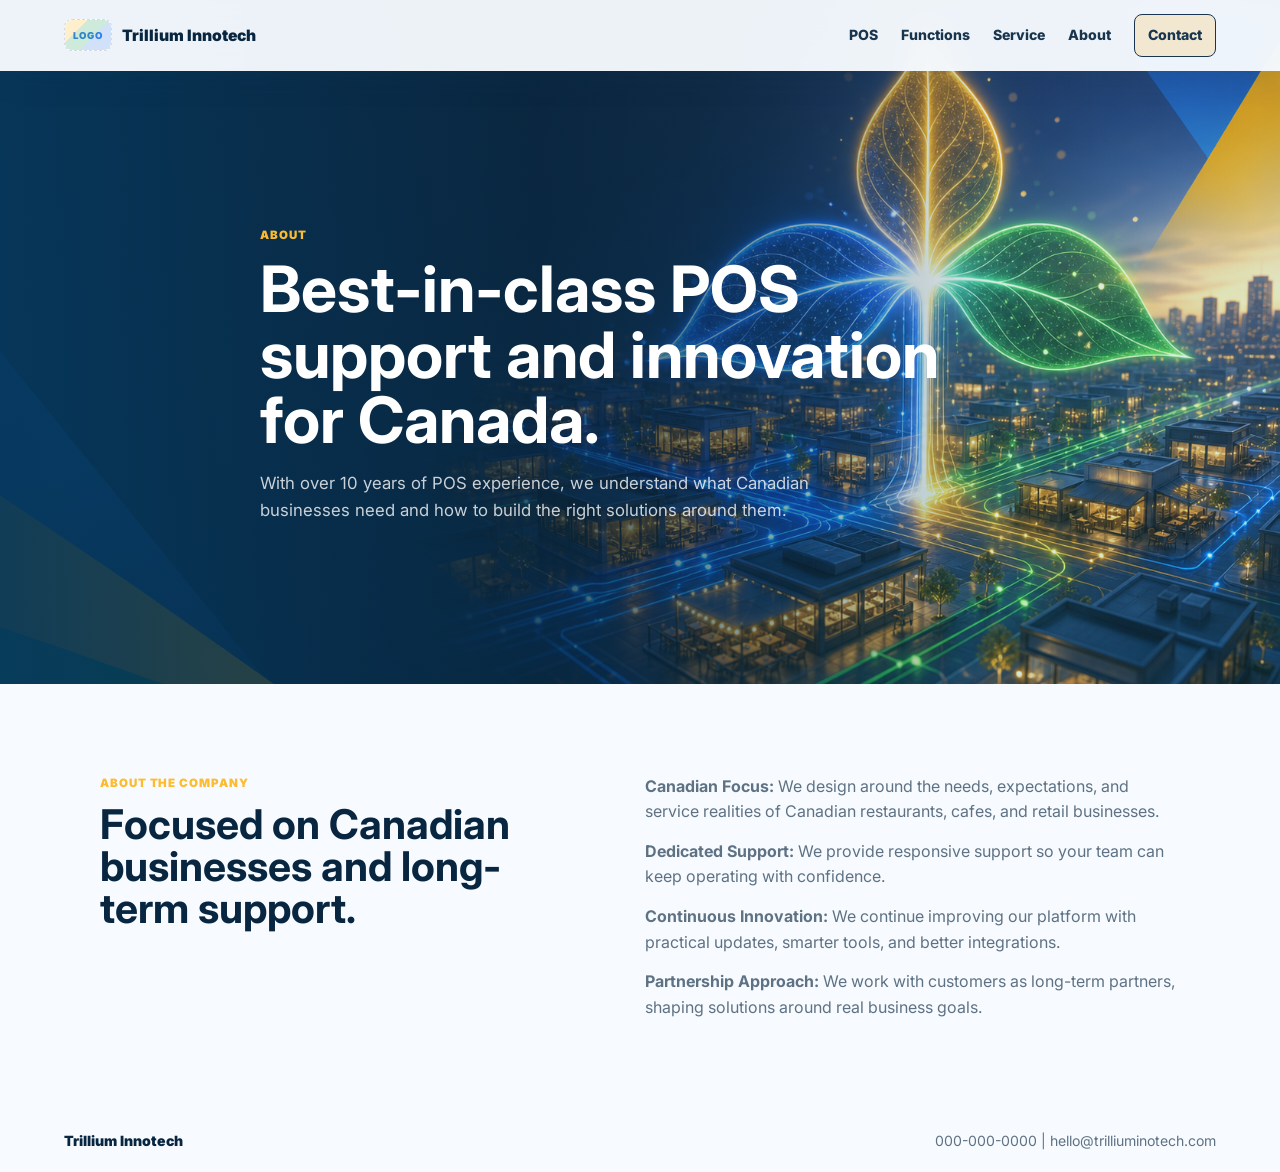
==== about.html @ b7286347 "Initial clean website" ====
<!doctype html>
<html lang="en">
  <head>
    <meta charset="utf-8">
    <meta name="viewport" content="width=device-width, initial-scale=1">
    <meta name="description" content="Learn about Trillium Innotech, a Canadian POS company focused on support, innovation, and practical technology.">
    <title>About | Trillium Innotech</title>
    <link rel="preconnect" href="https://fonts.googleapis.com">
    <link rel="preconnect" href="https://fonts.gstatic.com" crossorigin>
    <link href="https://fonts.googleapis.com/css2?family=Inter:wght@400;500;600;700;800;900&display=swap" rel="stylesheet">
    <link rel="stylesheet" href="styles.css">
  </head>
  <body>
    <header class="site-header light" data-header>
      <a class="brand" href="index.html" aria-label="Trillium Innotech home"><span class="logo-slot header-logo-slot">Logo</span><span>Trillium Innotech</span></a>
      <nav class="nav" aria-label="Primary navigation">
        <a href="pos.html">POS</a><a href="functions.html">Functions</a><a href="service.html">Service</a><a href="about.html">About</a><a class="nav-cta" href="contact.html">Contact</a>
      </nav>
    </header>
    <main>
      <section class="page-hero">
        <img class="page-hero-image" src="assets/about-hero.png" alt="Abstract Trillium technology network connecting local businesses">
        <div class="page-hero-overlay" aria-hidden="true"></div>
        <div class="section-inner narrow">
          <p class="eyebrow">About</p>
          <h1>Best-in-class POS support and innovation for Canada.</h1>
          <p>With over 10 years of POS experience, we understand what Canadian businesses need and how to build the right solutions around them.</p>
        </div>
      </section>
      <section class="section">
        <div class="section-inner split">
          <div>
            <p class="eyebrow">About the company</p>
            <h2>Focused on Canadian businesses and long-term support.</h2>
          </div>
          <div class="body-copy">
            <p><strong>Canadian Focus:</strong> We design around the needs, expectations, and service realities of Canadian restaurants, cafes, and retail businesses.</p>
            <p><strong>Dedicated Support:</strong> We provide responsive support so your team can keep operating with confidence.</p>
            <p><strong>Continuous Innovation:</strong> We continue improving our platform with practical updates, smarter tools, and better integrations.</p>
            <p><strong>Partnership Approach:</strong> We work with customers as long-term partners, shaping solutions around real business goals.</p>
          </div>
        </div>
      </section>
    </main>
    <footer class="footer"><span>Trillium Innotech</span><span>000-000-0000 | hello@trilliuminotech.com</span></footer>
    <script src="script.js"></script>
  </body>
</html>
---- styles.css ----
:root {
  --navy: #06375b;
  --blue-slate: #3f82e8;
  --deep-teal: #13724e;
  --ocean: #2f7fe8;
  --aqua: #2fa866;
  --gold: #fdbb2d;
  --amber: #ffd464;
  --charcoal: #082640;
  --ink: #16324a;
  --muted: #5e7284;
  --paper: #f7fbff;
  --line: #dbe8f3;
  --white: #ffffff;
  --shadow: 0 18px 55px rgba(6, 55, 91, 0.14);
}

* {
  box-sizing: border-box;
}

html {
  scroll-behavior: smooth;
}

body {
  margin: 0;
  font-family: Inter, Arial, sans-serif;
  color: var(--ink);
  background: var(--paper);
  line-height: 1.6;
}

a {
  color: inherit;
  text-decoration: none;
}

img {
  display: block;
  max-width: 100%;
}

h1,
h2,
h3,
p {
  overflow-wrap: anywhere;
}

h1,
h2,
h3 {
  margin: 0;
  color: var(--charcoal);
  line-height: 1.02;
  letter-spacing: 0;
}

h1 {
  font-size: clamp(2.45rem, 5vw, 4.75rem);
}

h2 {
  font-size: clamp(1.8rem, 3.2vw, 3rem);
}

h3 {
  font-size: 1.12rem;
}

p {
  margin: 0;
}

.site-header {
  position: fixed;
  top: 0;
  left: 0;
  right: 0;
  z-index: 20;
  display: flex;
  align-items: center;
  justify-content: space-between;
  gap: 20px;
  padding: 14px clamp(20px, 5vw, 64px);
  color: var(--white);
  transition: background 180ms ease, box-shadow 180ms ease, color 180ms ease;
}

.site-header.light,
.site-header.is-scrolled {
  background: rgba(247, 251, 255, 0.96);
  color: var(--charcoal);
  box-shadow: 0 10px 30px rgba(6, 55, 91, 0.09);
  backdrop-filter: blur(16px);
}

.brand {
  display: inline-flex;
  align-items: center;
  gap: 10px;
  font-size: 0.98rem;
  font-weight: 900;
}

.logo-slot {
  display: grid;
  place-items: center;
  border: 1px dashed rgba(255, 255, 255, 0.45);
  border-radius: 8px;
  color: currentColor;
  font-weight: 900;
  text-transform: uppercase;
  letter-spacing: 0.08em;
  position: relative;
  overflow: hidden;
}

.logo-slot::before {
  content: "";
  position: absolute;
  inset: 0;
  background: linear-gradient(135deg, var(--gold) 0 30%, var(--aqua) 30% 58%, var(--blue-slate) 58% 100%);
  opacity: 0.24;
}

.logo-slot {
  isolation: isolate;
}

.header-logo-slot {
  width: 48px;
  height: 32px;
  font-size: 0.6rem;
  background: rgba(255, 255, 255, 0.12);
}

.site-header.light .header-logo-slot,
.site-header.is-scrolled .header-logo-slot {
  color: var(--ocean);
  background: var(--white);
  border-color: rgba(6, 55, 91, 0.18);
}

.nav {
  display: flex;
  align-items: center;
  gap: clamp(12px, 1.8vw, 24px);
  font-size: 0.88rem;
  font-weight: 800;
}

.nav a {
  opacity: 0.92;
}

.nav-cta {
  padding: 9px 13px;
  border: 1px solid currentColor;
  border-radius: 8px;
  background: rgba(253, 187, 45, 0.22);
}

.hero {
  position: relative;
  min-height: 82vh;
  display: grid;
  align-items: center;
  overflow: hidden;
  color: var(--white);
}

.hero-image,
.hero-overlay {
  position: absolute;
  inset: 0;
  width: 100%;
  height: 100%;
}

.hero-image {
  object-fit: cover;
}

.hero-overlay {
  background:
    linear-gradient(90deg, rgba(6, 55, 91, 0.94) 0%, rgba(8, 38, 64, 0.78) 38%, rgba(63, 130, 232, 0.2) 76%),
    linear-gradient(0deg, rgba(47, 168, 102, 0.18), rgba(253, 187, 45, 0.08));
}

.hero-content {
  position: relative;
  z-index: 1;
  width: min(720px, calc(100% - 40px));
  margin-left: clamp(20px, 6vw, 78px);
  padding-top: 54px;
}

.hero h1 {
  color: var(--white);
  max-width: 12ch;
}

.contact h1 {
  color: var(--white);
  max-width: 980px;
}

.hero-copy {
  max-width: 600px;
  margin-top: 20px;
  color: rgba(255, 255, 255, 0.86);
  font-size: clamp(1rem, 1.45vw, 1.14rem);
}

.logo-reserve {
  display: inline-flex;
  align-items: center;
  gap: 10px;
  margin-bottom: 24px;
  padding: 8px 12px 8px 8px;
  border: 1px solid rgba(255, 255, 255, 0.22);
  border-radius: 8px;
  background: rgba(255, 255, 255, 0.1);
  color: rgba(255, 255, 255, 0.9);
  backdrop-filter: blur(8px);
}

.hero-logo-slot {
  width: 92px;
  height: 50px;
  font-size: 0.68rem;
}

.logo-reserve-text {
  color: rgba(255, 255, 255, 0.72);
  font-size: 0.7rem;
  font-weight: 800;
  letter-spacing: 0.08em;
  text-transform: uppercase;
}

.eyebrow {
  margin: 0 0 12px;
  color: var(--gold);
  font-size: 0.72rem;
  font-weight: 900;
  letter-spacing: 0.08em;
  text-transform: uppercase;
}

.trust-strip {
  display: flex;
  flex-wrap: wrap;
  gap: 8px;
  margin-top: 20px;
}

.trust-strip span {
  padding: 8px 10px;
  border: 1px solid rgba(255, 255, 255, 0.24);
  border-radius: 8px;
  background: rgba(255, 255, 255, 0.1);
  color: rgba(255, 255, 255, 0.88);
  font-size: 0.8rem;
  font-weight: 800;
}

.hero-actions {
  display: flex;
  flex-wrap: wrap;
  gap: 10px;
  margin-top: 28px;
}

.button {
  display: inline-flex;
  align-items: center;
  justify-content: center;
  min-height: 44px;
  padding: 11px 16px;
  border: 1px solid transparent;
  border-radius: 8px;
  font-weight: 900;
  line-height: 1.1;
  cursor: pointer;
}

.button.primary {
  background: var(--gold);
  color: var(--navy);
}

.button.secondary {
  border-color: rgba(255, 255, 255, 0.55);
  color: var(--white);
  background: rgba(255, 255, 255, 0.09);
}

.section {
  padding: clamp(56px, 7vw, 92px) 0;
}

.section-inner {
  width: min(1080px, calc(100% - 40px));
  margin: 0 auto;
}

.section-inner.narrow {
  width: min(760px, calc(100% - 40px));
}

.section-heading {
  max-width: 700px;
  margin-bottom: 28px;
}

.section-heading p {
  max-width: 600px;
  margin-top: 14px;
  color: var(--muted);
}

.pillar-grid,
.feature-layout {
  display: grid;
  grid-template-columns: repeat(3, minmax(0, 1fr));
  gap: 16px;
}

.feature-layout {
  grid-template-columns: repeat(2, minmax(0, 1fr));
}

.feature-card {
  min-height: 190px;
  padding: 22px;
  border: 1px solid var(--line);
  border-radius: 8px;
  background: var(--white);
  box-shadow: 0 10px 28px rgba(6, 55, 91, 0.06);
}

.feature-card.strong {
  border-top: 4px solid var(--aqua);
}

.feature-card.strong:nth-child(2) {
  border-top-color: var(--blue-slate);
}

.feature-card.strong:nth-child(3) {
  border-top-color: var(--gold);
}

.feature-card h3 {
  margin-top: 16px;
}

.feature-card p {
  margin-top: 10px;
  color: var(--muted);
}

.card-icon {
  display: grid;
  place-items: center;
  width: 40px;
  height: 40px;
  border-radius: 8px;
  background: rgba(47, 168, 102, 0.14);
  color: var(--deep-teal);
  font-weight: 900;
}

.feature-card:nth-child(2n) .card-icon {
  background: rgba(63, 130, 232, 0.14);
  color: var(--ocean);
}

.feature-card:nth-child(3n) .card-icon {
  background: rgba(253, 187, 45, 0.22);
  color: #76510b;
}

.band {
  background:
    linear-gradient(135deg, rgba(47, 168, 102, 0.1), rgba(63, 130, 232, 0.11), rgba(253, 187, 45, 0.13)),
    var(--white);
}

.split,
.contact-grid {
  display: grid;
  grid-template-columns: minmax(0, 0.95fr) minmax(0, 1.05fr);
  gap: clamp(28px, 5vw, 60px);
  align-items: start;
}

.check-list {
  display: grid;
  gap: 12px;
}

.check-list p {
  padding: 15px 18px;
  border-left: 4px solid var(--aqua);
  background: rgba(255, 255, 255, 0.86);
  box-shadow: 0 10px 26px rgba(6, 55, 91, 0.06);
  color: var(--ink);
  font-weight: 800;
}

.warranty-strip {
  display: grid;
  grid-template-columns: minmax(0, 0.9fr) minmax(0, 1.1fr);
  gap: clamp(24px, 4vw, 48px);
  align-items: center;
}

.warranty-list {
  display: grid;
  grid-template-columns: repeat(3, minmax(0, 1fr));
  gap: 12px;
}

.warranty-list p {
  display: grid;
  gap: 6px;
  padding: 18px;
  border: 1px solid var(--line);
  border-radius: 8px;
  background: rgba(255, 255, 255, 0.88);
  box-shadow: 0 10px 26px rgba(6, 55, 91, 0.06);
}

.warranty-list strong {
  color: var(--charcoal);
}

.warranty-list span {
  color: var(--muted);
  font-weight: 800;
}

.body-copy {
  display: grid;
  gap: 14px;
  color: var(--muted);
  font-size: 1rem;
}

.cta-panel {
  padding: clamp(28px, 4vw, 44px);
  border-radius: 8px;
  background:
    linear-gradient(135deg, rgba(6, 55, 91, 0.97), rgba(63, 130, 232, 0.78)),
    var(--navy);
  color: var(--white);
}

.cta-panel h2 {
  max-width: 850px;
  color: var(--white);
}

.cta-panel .button {
  margin-top: 22px;
}

.page-hero {
  position: relative;
  min-height: 76vh;
  display: grid;
  align-items: center;
  overflow: hidden;
  padding: 138px 0 72px;
  background: var(--navy);
  color: var(--white);
}

.page-hero-image,
.page-hero-overlay {
  position: absolute;
  inset: 0;
  width: 100%;
  height: 100%;
}

.page-hero-image {
  object-fit: cover;
}

.page-hero-overlay {
  background:
    linear-gradient(90deg, rgba(6, 55, 91, 0.95) 0%, rgba(8, 38, 64, 0.76) 42%, rgba(63, 130, 232, 0.1) 78%),
    linear-gradient(0deg, rgba(47, 168, 102, 0.12), rgba(253, 187, 45, 0.08));
}

.page-hero .section-inner {
  position: relative;
  z-index: 1;
}

.page-hero h1 {
  color: var(--white);
}

.page-hero p:not(.eyebrow) {
  max-width: 640px;
  margin-top: 18px;
  color: rgba(255, 255, 255, 0.78);
  font-size: 1.05rem;
}

.contact {
  padding: clamp(96px, 10vw, 140px) 0 clamp(60px, 7vw, 92px);
  background:
    linear-gradient(135deg, rgba(6, 55, 91, 0.97), rgba(63, 130, 232, 0.76), rgba(47, 168, 102, 0.5)),
    var(--navy);
  color: var(--white);
}

.page-contact {
  min-height: calc(100vh - 76px);
}

.contact-stack {
  display: grid;
  gap: clamp(28px, 4vw, 44px);
}

.contact-intro {
  max-width: 980px;
}

.contact-lower {
  display: grid;
  grid-template-columns: minmax(260px, 0.75fr) minmax(420px, 1.25fr);
  gap: clamp(24px, 4vw, 48px);
  align-items: start;
}

.contact-details {
  display: grid;
  gap: 18px;
}

.contact p {
  max-width: 600px;
  margin-top: 18px;
  color: rgba(255, 255, 255, 0.72);
  font-size: 1rem;
}

.contact-intro p {
  max-width: 720px;
}

.contact-methods {
  display: grid;
  gap: 10px;
}

.contact-methods a {
  display: grid;
  gap: 3px;
  padding: 14px 16px;
  border: 1px solid rgba(255, 255, 255, 0.16);
  border-radius: 8px;
  background: rgba(255, 255, 255, 0.08);
}

.contact-methods span {
  color: var(--amber);
  font-size: 0.76rem;
  font-weight: 900;
  letter-spacing: 0.08em;
  text-transform: uppercase;
}

.contact-methods strong {
  color: var(--white);
  font-size: 1rem;
  overflow-wrap: anywhere;
}

.contact-form {
  display: grid;
  gap: 12px;
  padding: 20px;
  border-radius: 8px;
  background: rgba(255, 255, 255, 0.09);
  border: 1px solid rgba(255, 255, 255, 0.16);
}

.contact-form label {
  display: grid;
  gap: 7px;
  color: rgba(255, 255, 255, 0.82);
  font-size: 0.9rem;
  font-weight: 800;
}

.contact-form input,
.contact-form textarea {
  width: 100%;
  border: 1px solid rgba(255, 255, 255, 0.18);
  border-radius: 8px;
  padding: 12px 13px;
  color: var(--white);
  background: rgba(255, 255, 255, 0.11);
  font: inherit;
}

.contact-form textarea {
  resize: vertical;
}

.contact-form input::placeholder,
.contact-form textarea::placeholder {
  color: rgba(255, 255, 255, 0.48);
}

.contact-form .button {
  width: 100%;
}

.contact-form .button:disabled {
  cursor: wait;
  opacity: 0.68;
}

.form-status {
  min-height: 1.35em;
  margin: 0;
  color: rgba(255, 255, 255, 0.72);
  font-size: 0.92rem;
}

.form-status[data-state="success"] {
  color: #99f6c8;
}

.form-status[data-state="error"] {
  color: #f8c38d;
}

.footer {
  display: flex;
  flex-wrap: wrap;
  justify-content: space-between;
  gap: 12px;
  padding: 20px clamp(20px, 5vw, 64px);
  color: var(--muted);
  background: var(--paper);
  font-size: 0.88rem;
}

.footer span:first-child {
  color: var(--charcoal);
  font-weight: 900;
}

@media (max-width: 900px) {
  .site-header {
    align-items: flex-start;
    padding: 14px 20px;
  }

  .nav {
    display: none;
  }

  .hero {
    min-height: 78vh;
  }

  .hero-overlay {
    background: linear-gradient(90deg, rgba(6, 55, 91, 0.96), rgba(63, 130, 232, 0.68));
  }

  .page-hero {
    min-height: 70vh;
  }

  .page-hero-overlay {
    background: linear-gradient(90deg, rgba(6, 55, 91, 0.96), rgba(63, 130, 232, 0.68));
  }

  .hero-content {
    margin-left: 20px;
    padding-top: 48px;
  }

  .pillar-grid,
  .feature-layout,
  .split,
  .contact-grid,
  .contact-lower,
  .warranty-strip {
    grid-template-columns: 1fr;
  }

  .warranty-list {
    grid-template-columns: 1fr;
  }

  .feature-card {
    min-height: auto;
  }
}

@media (max-width: 540px) {
  h1 {
    font-size: 2.25rem;
  }

  .logo-reserve {
    align-items: flex-start;
    flex-direction: column;
  }

  .hero-actions,
  .button {
    width: 100%;
  }

  .hero-content {
    width: calc(100% - 32px);
    margin-left: 16px;
  }
}
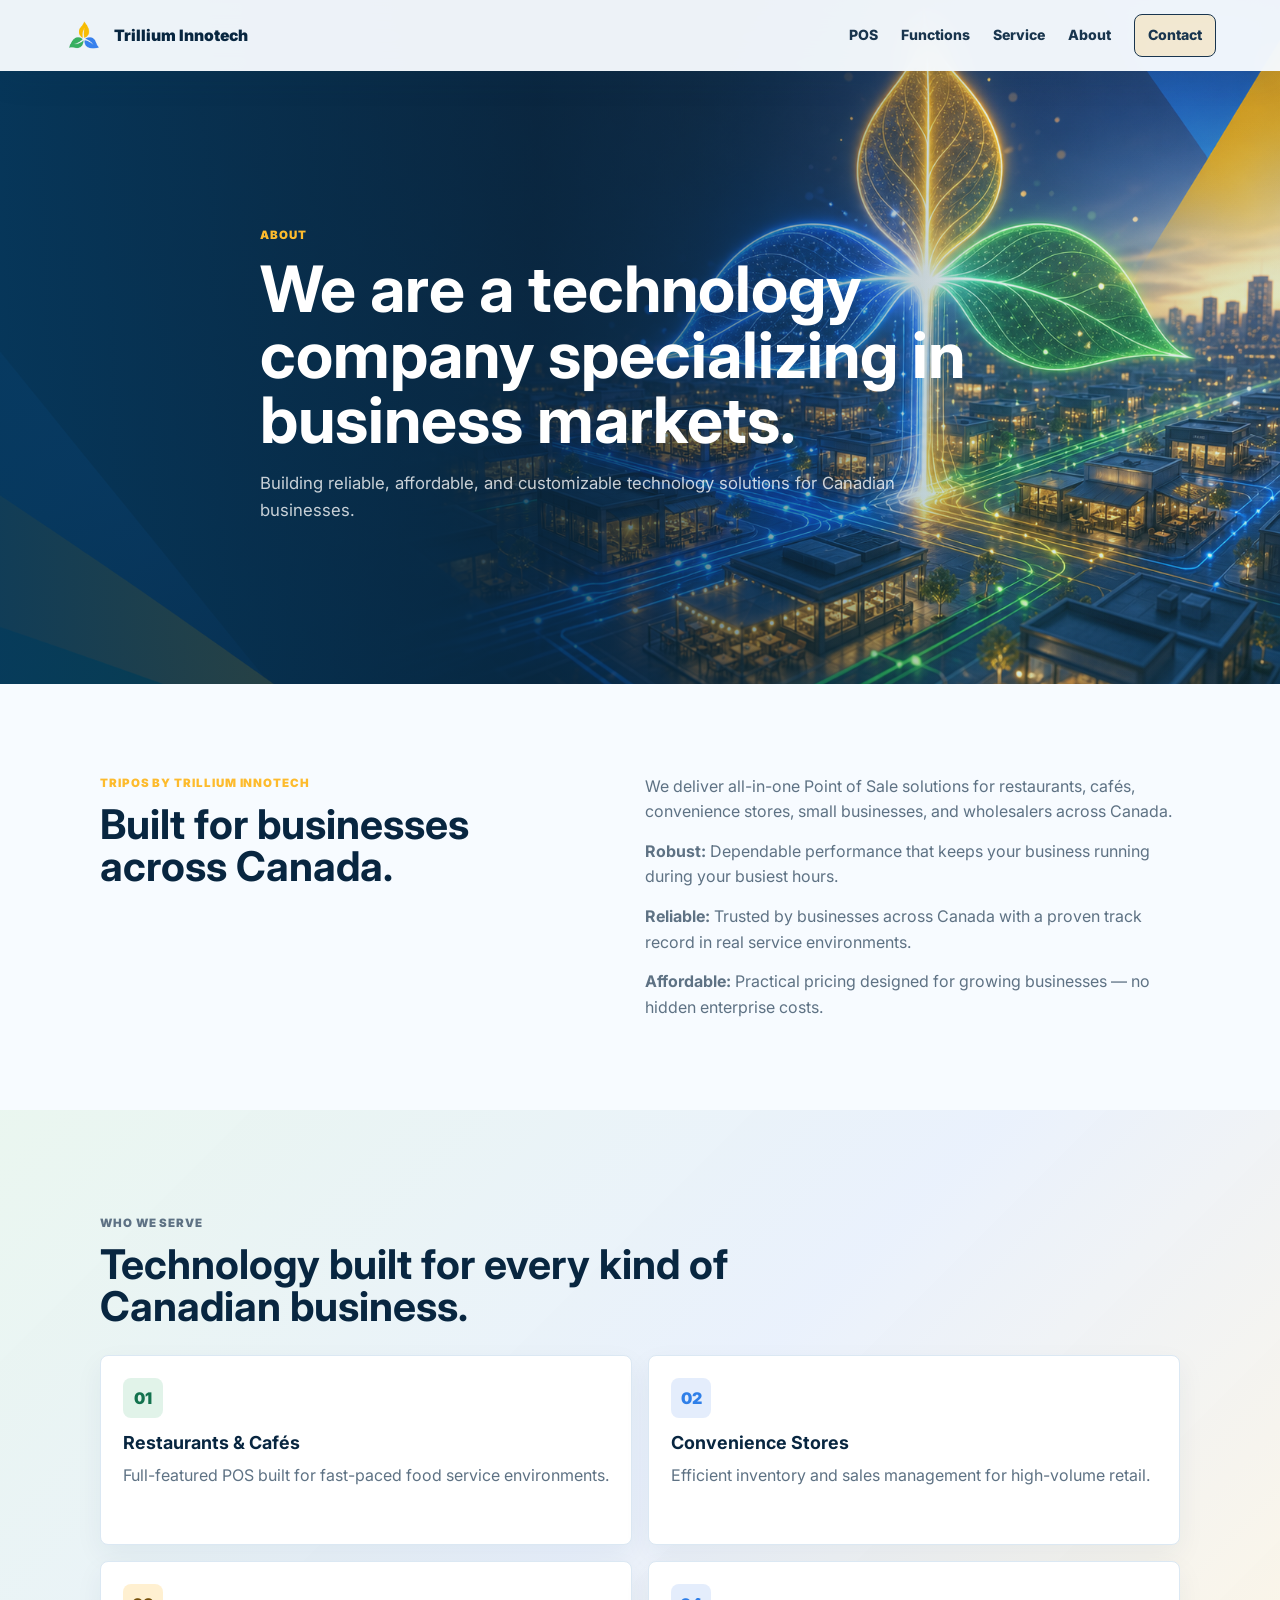
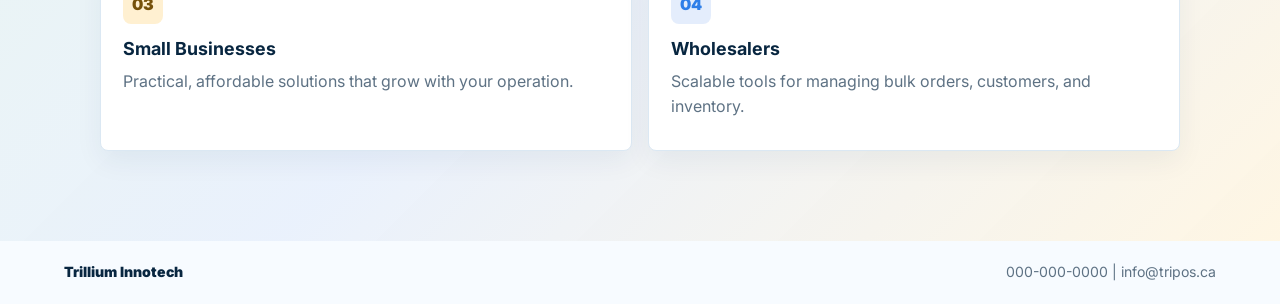
==== commit 77b411ad: "feat: refactor follow by brochure. Add logo assets" ====
--- a/about.html
+++ b/about.html
@@ -12,7 +12,7 @@
   </head>
   <body>
     <header class="site-header light" data-header>
-      <a class="brand" href="index.html" aria-label="Trillium Innotech home"><span class="logo-slot header-logo-slot">Logo</span><span>Trillium Innotech</span></a>
+      <a class="brand" href="index.html" aria-label="Trillium Innotech home"><img src="assets/logo_remove_bg.png" alt="Trillium Innotech" class="header-logo"><span>Trillium Innotech</span></a>
       <nav class="nav" aria-label="Primary navigation">
         <a href="pos.html">POS</a><a href="functions.html">Functions</a><a href="service.html">Service</a><a href="about.html">About</a><a class="nav-cta" href="contact.html">Contact</a>
       </nav>
@@ -23,26 +23,40 @@
         <div class="page-hero-overlay" aria-hidden="true"></div>
         <div class="section-inner narrow">
           <p class="eyebrow">About</p>
-          <h1>Best-in-class POS support and innovation for Canada.</h1>
-          <p>With over 10 years of POS experience, we understand what Canadian businesses need and how to build the right solutions around them.</p>
+          <h1>We are a technology company specializing in business markets.</h1>
+          <p>Building reliable, affordable, and customizable technology solutions for Canadian businesses.</p>
         </div>
       </section>
       <section class="section">
         <div class="section-inner split">
           <div>
-            <p class="eyebrow">About the company</p>
-            <h2>Focused on Canadian businesses and long-term support.</h2>
+            <p class="eyebrow">TriPOS by Trillium Innotech</p>
+            <h2>Built for businesses across Canada.</h2>
           </div>
           <div class="body-copy">
-            <p><strong>Canadian Focus:</strong> We design around the needs, expectations, and service realities of Canadian restaurants, cafes, and retail businesses.</p>
-            <p><strong>Dedicated Support:</strong> We provide responsive support so your team can keep operating with confidence.</p>
-            <p><strong>Continuous Innovation:</strong> We continue improving our platform with practical updates, smarter tools, and better integrations.</p>
-            <p><strong>Partnership Approach:</strong> We work with customers as long-term partners, shaping solutions around real business goals.</p>
+            <p>We deliver all-in-one Point of Sale solutions for restaurants, cafés, convenience stores, small businesses, and wholesalers across Canada.</p>
+            <p><strong>Robust:</strong> Dependable performance that keeps your business running during your busiest hours.</p>
+            <p><strong>Reliable:</strong> Trusted by businesses across Canada with a proven track record in real service environments.</p>
+            <p><strong>Affordable:</strong> Practical pricing designed for growing businesses — no hidden enterprise costs.</p>
+          </div>
+        </div>
+      </section>
+      <section class="section band">
+        <div class="section-inner">
+          <div class="section-heading">
+            <p class="eyebrow">Who we serve</p>
+            <h2>Technology built for every kind of Canadian business.</h2>
+          </div>
+          <div class="feature-layout">
+            <article class="feature-card"><span class="card-icon">01</span><h3>Restaurants &amp; Cafés</h3><p>Full-featured POS built for fast-paced food service environments.</p></article>
+            <article class="feature-card"><span class="card-icon">02</span><h3>Convenience Stores</h3><p>Efficient inventory and sales management for high-volume retail.</p></article>
+            <article class="feature-card"><span class="card-icon">03</span><h3>Small Businesses</h3><p>Practical, affordable solutions that grow with your operation.</p></article>
+            <article class="feature-card"><span class="card-icon">04</span><h3>Wholesalers</h3><p>Scalable tools for managing bulk orders, customers, and inventory.</p></article>
           </div>
         </div>
       </section>
     </main>
-    <footer class="footer"><span>Trillium Innotech</span><span>000-000-0000 | hello@trilliuminotech.com</span></footer>
+    <footer class="footer"><span>Trillium Innotech</span><span>000-000-0000 | info@tripos.ca</span></footer>
     <script src="script.js"></script>
   </body>
 </html>
--- a/styles.css
+++ b/styles.css
@@ -104,43 +104,10 @@
   font-weight: 900;
 }
 
-.logo-slot {
-  display: grid;
-  place-items: center;
-  border: 1px dashed rgba(255, 255, 255, 0.45);
-  border-radius: 8px;
-  color: currentColor;
-  font-weight: 900;
-  text-transform: uppercase;
-  letter-spacing: 0.08em;
-  position: relative;
-  overflow: hidden;
-}
-
-.logo-slot::before {
-  content: "";
-  position: absolute;
-  inset: 0;
-  background: linear-gradient(135deg, var(--gold) 0 30%, var(--aqua) 30% 58%, var(--blue-slate) 58% 100%);
-  opacity: 0.24;
-}
-
-.logo-slot {
-  isolation: isolate;
-}
-
-.header-logo-slot {
-  width: 48px;
+.header-logo {
   height: 32px;
-  font-size: 0.6rem;
-  background: rgba(255, 255, 255, 0.12);
-}
-
-.site-header.light .header-logo-slot,
-.site-header.is-scrolled .header-logo-slot {
-  color: var(--ocean);
-  background: var(--white);
-  border-color: rgba(6, 55, 91, 0.18);
+  width: auto;
+  display: block;
 }
 
 .nav {
@@ -164,7 +131,7 @@
 
 .hero {
   position: relative;
-  min-height: 82vh;
+  height: 100vh;
   display: grid;
   align-items: center;
   overflow: hidden;
@@ -195,6 +162,7 @@
   width: min(720px, calc(100% - 40px));
   margin-left: clamp(20px, 6vw, 78px);
   padding-top: 54px;
+  padding-bottom: 72px;
 }
 
 .hero h1 {
@@ -227,10 +195,10 @@
   backdrop-filter: blur(8px);
 }
 
-.hero-logo-slot {
-  width: 92px;
-  height: 50px;
-  font-size: 0.68rem;
+.hero-logo {
+  height: 48px;
+  width: auto;
+  display: block;
 }
 
 .logo-reserve-text {
@@ -253,18 +221,23 @@
 .trust-strip {
   display: flex;
   flex-wrap: wrap;
-  gap: 8px;
-  margin-top: 20px;
+  align-items: center;
+  gap: 0;
+  margin-top: 24px;
 }
 
 .trust-strip span {
-  padding: 8px 10px;
-  border: 1px solid rgba(255, 255, 255, 0.24);
-  border-radius: 8px;
-  background: rgba(255, 255, 255, 0.1);
-  color: rgba(255, 255, 255, 0.88);
-  font-size: 0.8rem;
-  font-weight: 800;
+  padding: 4px 16px;
+  border-left: 1px solid rgba(255, 255, 255, 0.28);
+  color: rgba(255, 255, 255, 0.72);
+  font-size: 0.78rem;
+  font-weight: 600;
+  letter-spacing: 0.02em;
+}
+
+.trust-strip span:first-child {
+  border-left: none;
+  padding-left: 0;
 }
 
 .hero-actions {
@@ -331,6 +304,10 @@
 
 .feature-layout {
   grid-template-columns: repeat(2, minmax(0, 1fr));
+}
+
+.feature-layout.stack {
+  grid-template-columns: 1fr;
 }
 
 .feature-card {
@@ -674,7 +651,7 @@
   }
 
   .hero {
-    min-height: 78vh;
+    height: 100svh;
   }
 
   .hero-overlay {
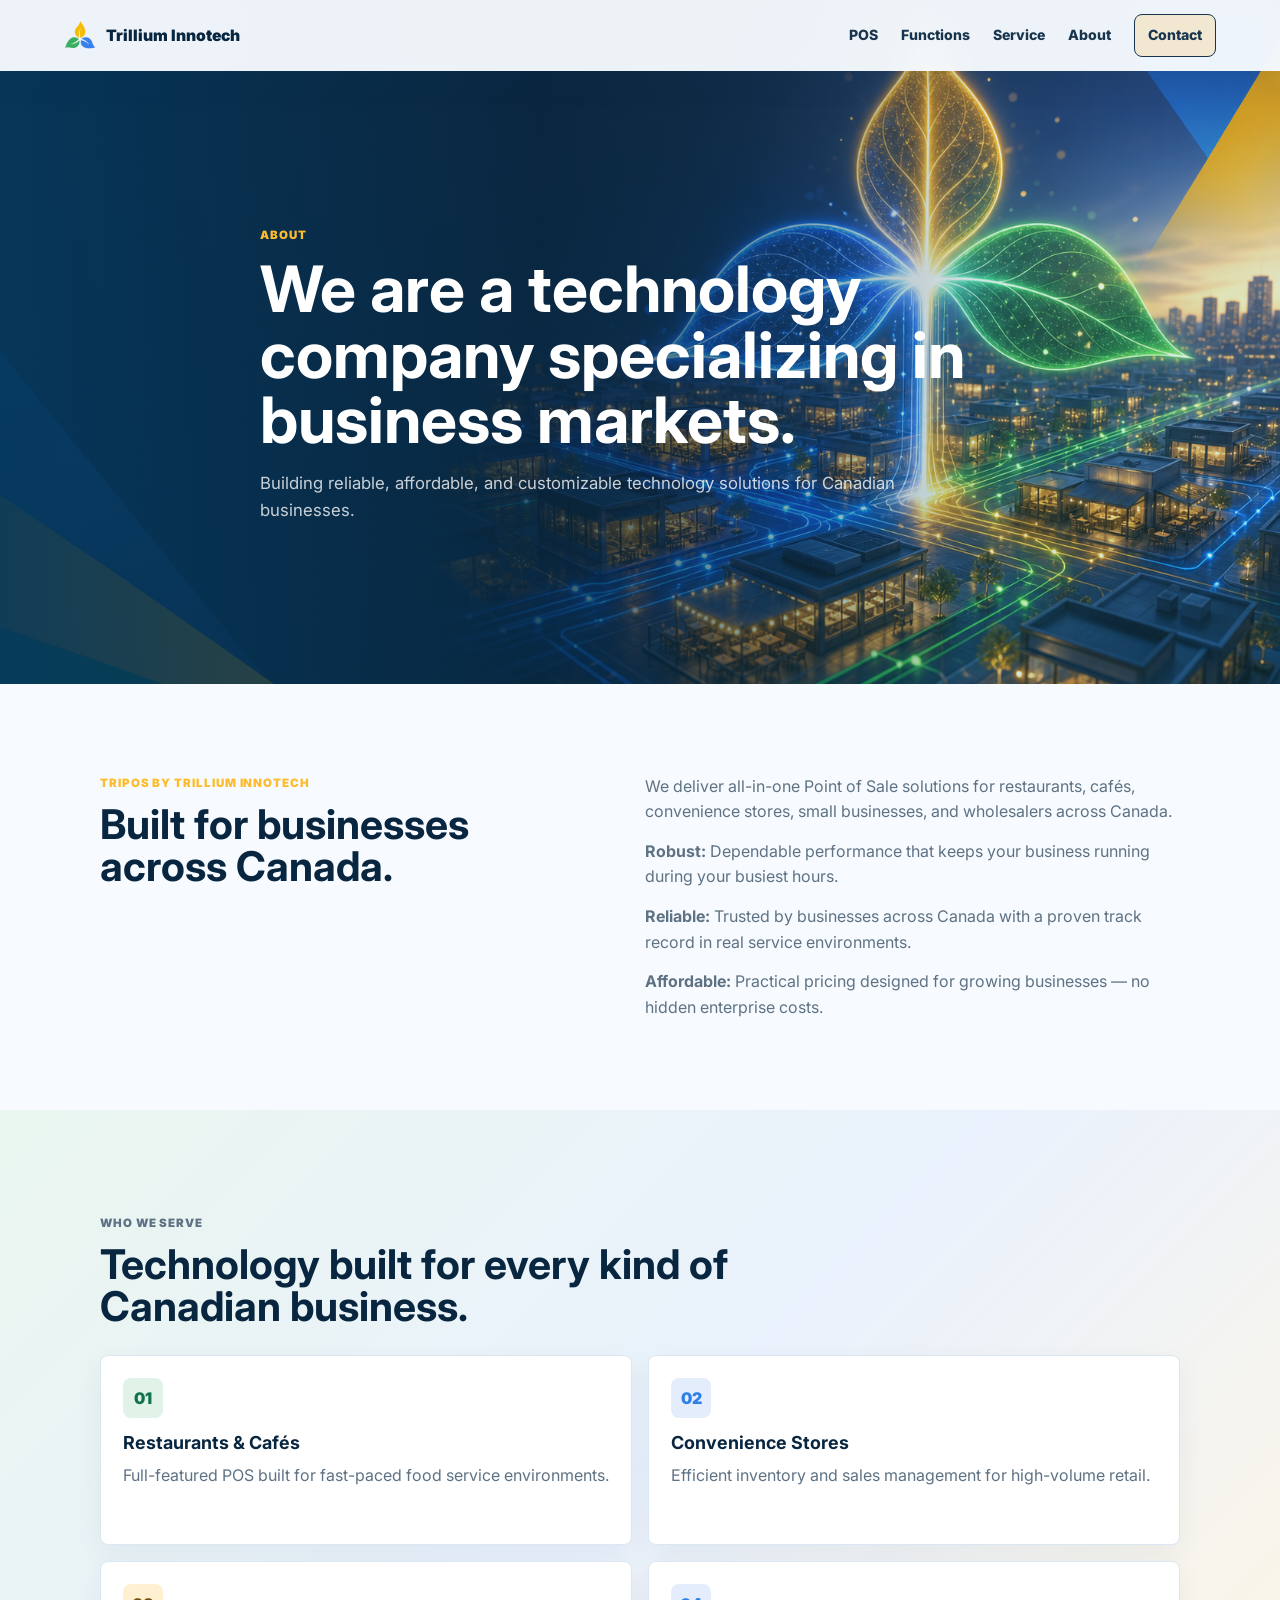
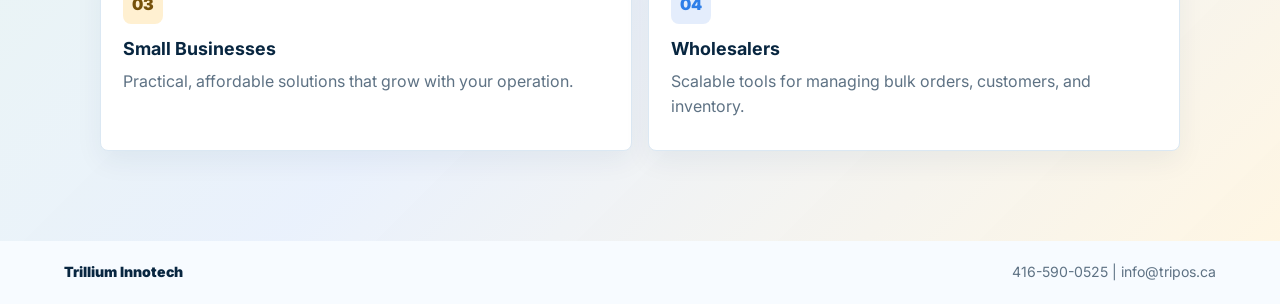
==== commit c193679a: "feat: update the logo" ====
--- a/about.html
+++ b/about.html
@@ -8,6 +8,7 @@
     <link rel="preconnect" href="https://fonts.googleapis.com">
     <link rel="preconnect" href="https://fonts.gstatic.com" crossorigin>
     <link href="https://fonts.googleapis.com/css2?family=Inter:wght@400;500;600;700;800;900&display=swap" rel="stylesheet">
+    <link rel="icon" type="image/png" href="assets/logo_remove_bg.png">
     <link rel="stylesheet" href="styles.css">
   </head>
   <body>
@@ -56,7 +57,7 @@
         </div>
       </section>
     </main>
-    <footer class="footer"><span>Trillium Innotech</span><span>000-000-0000 | info@tripos.ca</span></footer>
+    <footer class="footer"><span>Trillium Innotech</span><span>416-590-0525 | info@tripos.ca</span></footer>
     <script src="script.js"></script>
   </body>
 </html>
--- a/styles.css
+++ b/styles.css
@@ -107,6 +107,7 @@
 .header-logo {
   height: 32px;
   width: auto;
+  max-width: none;
   display: block;
 }
 
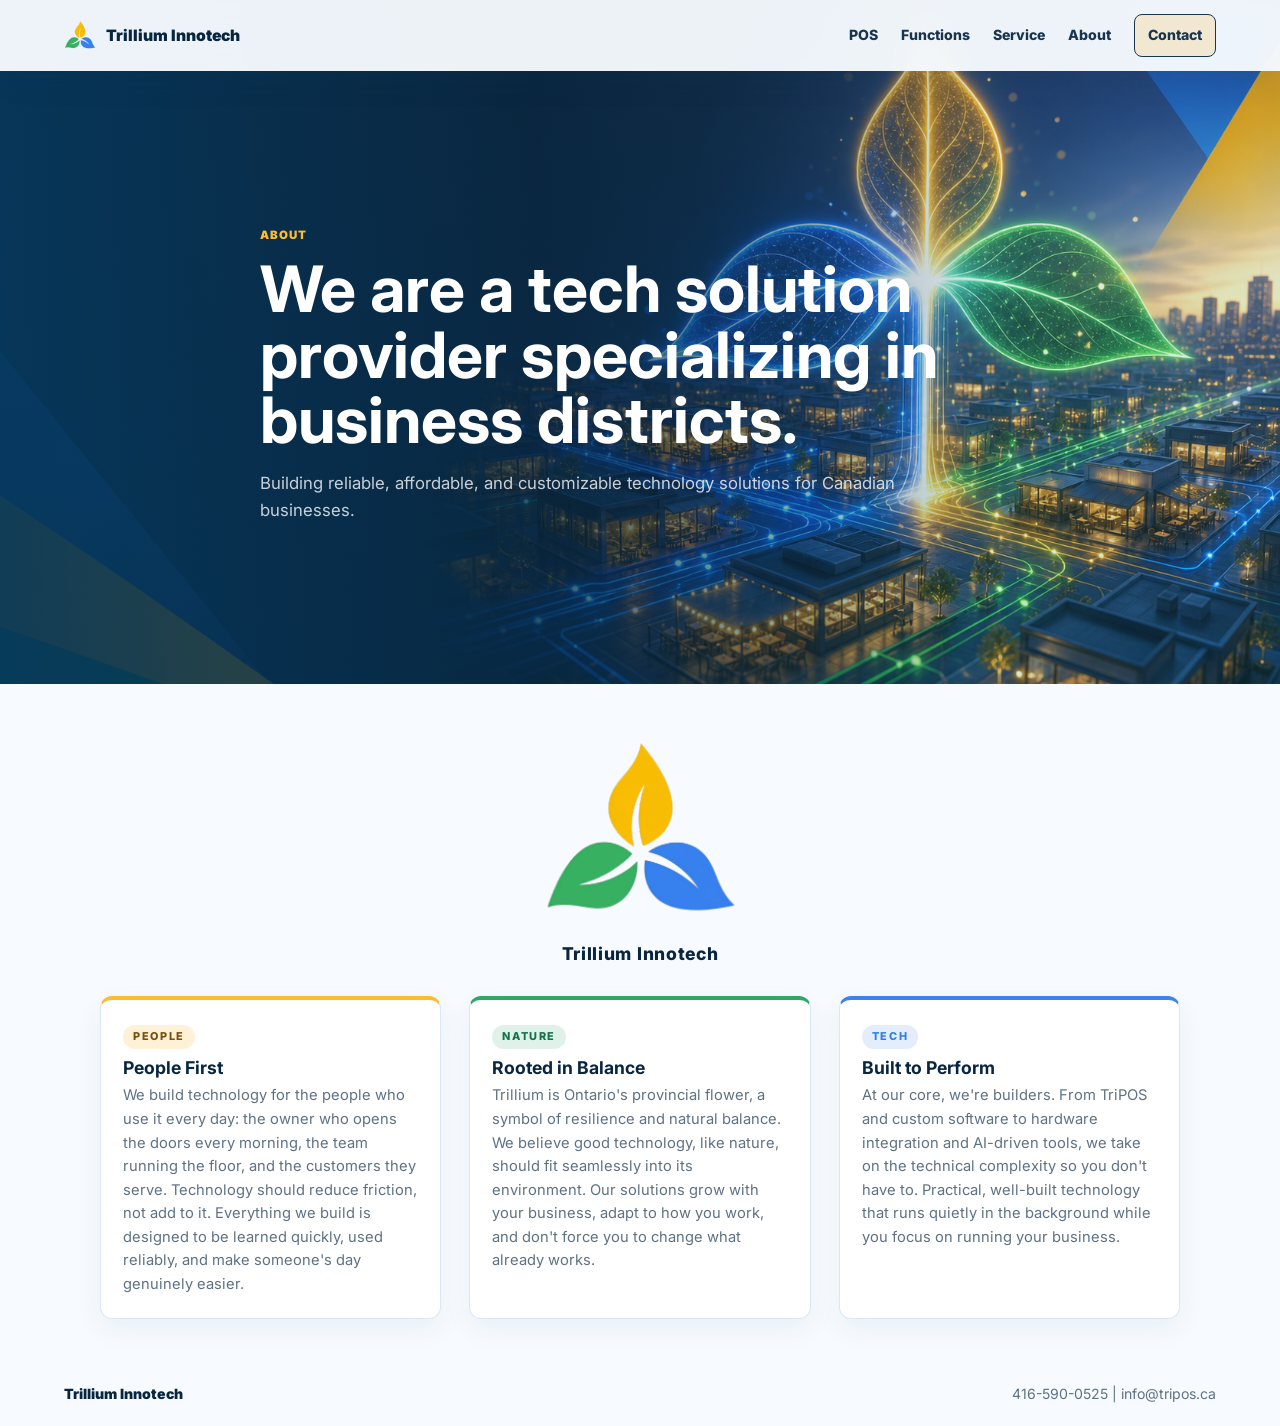
==== commit 3051be15: "feat: add hover descriptions to services, restyle about section, remove em dashes - Services check-l" ====
--- a/about.html
+++ b/about.html
@@ -24,35 +24,32 @@
         <div class="page-hero-overlay" aria-hidden="true"></div>
         <div class="section-inner narrow">
           <p class="eyebrow">About</p>
-          <h1>We are a technology company specializing in business markets.</h1>
+          <h1>We are a tech solution provider specializing in business districts.</h1>
           <p>Building reliable, affordable, and customizable technology solutions for Canadian businesses.</p>
         </div>
       </section>
-      <section class="section">
-        <div class="section-inner split">
-          <div>
-            <p class="eyebrow">TriPOS by Trillium Innotech</p>
-            <h2>Built for businesses across Canada.</h2>
+      <section class="section about-trinity-section">
+        <div class="section-inner trinity-layout">
+          <div class="trinity-logo-cell">
+            <img src="assets/logo_remove_bg.png" alt="Trillium Innotech" class="trinity-logo">
+            <p class="trinity-tagline">Trillium Innotech</p>
           </div>
-          <div class="body-copy">
-            <p>We deliver all-in-one Point of Sale solutions for restaurants, cafés, convenience stores, small businesses, and wholesalers across Canada.</p>
-            <p><strong>Robust:</strong> Dependable performance that keeps your business running during your busiest hours.</p>
-            <p><strong>Reliable:</strong> Trusted by businesses across Canada with a proven track record in real service environments.</p>
-            <p><strong>Affordable:</strong> Practical pricing designed for growing businesses — no hidden enterprise costs.</p>
-          </div>
-        </div>
-      </section>
-      <section class="section band">
-        <div class="section-inner">
-          <div class="section-heading">
-            <p class="eyebrow">Who we serve</p>
-            <h2>Technology built for every kind of Canadian business.</h2>
-          </div>
-          <div class="feature-layout">
-            <article class="feature-card"><span class="card-icon">01</span><h3>Restaurants &amp; Cafés</h3><p>Full-featured POS built for fast-paced food service environments.</p></article>
-            <article class="feature-card"><span class="card-icon">02</span><h3>Convenience Stores</h3><p>Efficient inventory and sales management for high-volume retail.</p></article>
-            <article class="feature-card"><span class="card-icon">03</span><h3>Small Businesses</h3><p>Practical, affordable solutions that grow with your operation.</p></article>
-            <article class="feature-card"><span class="card-icon">04</span><h3>Wholesalers</h3><p>Scalable tools for managing bulk orders, customers, and inventory.</p></article>
+          <div class="trinity-cards">
+            <article class="trinity-value trinity-people">
+              <span class="trinity-label">People</span>
+              <h3>People First</h3>
+              <p>We build technology for the people who use it every day: the owner who opens the doors every morning, the team running the floor, and the customers they serve. Technology should reduce friction, not add to it. Everything we build is designed to be learned quickly, used reliably, and make someone's day genuinely easier.</p>
+            </article>
+            <article class="trinity-value trinity-nature">
+              <span class="trinity-label">Nature</span>
+              <h3>Rooted in Balance</h3>
+              <p>Trillium is Ontario's provincial flower, a symbol of resilience and natural balance. We believe good technology, like nature, should fit seamlessly into its environment. Our solutions grow with your business, adapt to how you work, and don't force you to change what already works.</p>
+            </article>
+            <article class="trinity-value trinity-tech">
+              <span class="trinity-label">Tech</span>
+              <h3>Built to Perform</h3>
+              <p>At our core, we're builders. From TriPOS and custom software to hardware integration and AI-driven tools, we take on the technical complexity so you don't have to. Practical, well-built technology that runs quietly in the background while you focus on running your business.</p>
+            </article>
           </div>
         </div>
       </section>
--- a/styles.css
+++ b/styles.css
@@ -183,32 +183,6 @@
   font-size: clamp(1rem, 1.45vw, 1.14rem);
 }
 
-.logo-reserve {
-  display: inline-flex;
-  align-items: center;
-  gap: 10px;
-  margin-bottom: 24px;
-  padding: 8px 12px 8px 8px;
-  border: 1px solid rgba(255, 255, 255, 0.22);
-  border-radius: 8px;
-  background: rgba(255, 255, 255, 0.1);
-  color: rgba(255, 255, 255, 0.9);
-  backdrop-filter: blur(8px);
-}
-
-.hero-logo {
-  height: 48px;
-  width: auto;
-  display: block;
-}
-
-.logo-reserve-text {
-  color: rgba(255, 255, 255, 0.72);
-  font-size: 0.7rem;
-  font-weight: 800;
-  letter-spacing: 0.08em;
-  text-transform: uppercase;
-}
 
 .eyebrow {
   margin: 0 0 12px;
@@ -296,7 +270,6 @@
   color: var(--muted);
 }
 
-.pillar-grid,
 .feature-layout {
   display: grid;
   grid-template-columns: repeat(3, minmax(0, 1fr));
@@ -381,15 +354,36 @@
   gap: 12px;
 }
 
-.check-list p {
-  padding: 15px 18px;
+.check-item {
   border-left: 4px solid var(--aqua);
   background: rgba(255, 255, 255, 0.86);
   box-shadow: 0 10px 26px rgba(6, 55, 91, 0.06);
+  overflow: hidden;
+  cursor: default;
+}
+
+.check-list p {
+  padding: 15px 18px;
   color: var(--ink);
   font-weight: 800;
 }
 
+.check-desc {
+  display: block;
+  max-height: 0;
+  overflow: hidden;
+  padding: 0 18px;
+  color: var(--muted);
+  font-size: 0.86rem;
+  line-height: 1.5;
+  transition: max-height 300ms ease, padding 300ms ease;
+}
+
+.check-item:hover .check-desc {
+  max-height: 60px;
+  padding: 0 18px 14px;
+}
+
 .warranty-strip {
   display: grid;
   grid-template-columns: minmax(0, 0.9fr) minmax(0, 1.1fr);
@@ -403,23 +397,102 @@
   gap: 12px;
 }
 
-.warranty-list p {
+.warranty-section {
+  background: var(--navy);
+  padding: clamp(32px, 4vw, 48px) 0;
+}
+
+.warranty-section h2 {
+  color: var(--white);
+}
+
+.warranty-strip .eyebrow {
+  color: var(--gold);
+  font-size: 1rem;
+  font-weight: 800;
+  letter-spacing: 0.12em;
+}
+
+.warranty-intro {
+  display: flex;
+  flex-direction: column;
+  align-items: flex-start;
+}
+
+.warranty-stamp {
+  position: relative;
+  width: 200px;
+  aspect-ratio: 5 / 3;
+  margin-bottom: 24px;
+  border: 3px solid var(--gold);
+  border-radius: 10px;
+  display: flex;
+  flex-direction: column;
+  align-items: center;
+  justify-content: center;
+  gap: 4px;
+  color: var(--gold);
+  transform: rotate(-4deg);
+}
+
+.warranty-stamp::before {
+  content: '';
+  position: absolute;
+  inset: 8px;
+  border: 1px dashed var(--gold);
+  border-radius: 5px;
+  opacity: 0.5;
+}
+
+.stamp-label {
+  font-size: 0.8rem;
+  font-weight: 700;
+  letter-spacing: 0.25em;
+  text-transform: uppercase;
+  opacity: 0.75;
+}
+
+.stamp-check {
+  font-size: 2.8rem;
+  font-weight: 900;
+  line-height: 1;
+}
+
+.stamp-word {
+  font-size: 1.25rem;
+  font-weight: 900;
+  letter-spacing: 0.15em;
+  text-transform: uppercase;
+}
+
+.warranty-card {
   display: grid;
   gap: 6px;
   padding: 18px;
-  border: 1px solid var(--line);
+  border: 1px solid rgba(255, 255, 255, 0.12);
   border-radius: 8px;
-  background: rgba(255, 255, 255, 0.88);
-  box-shadow: 0 10px 26px rgba(6, 55, 91, 0.06);
-}
-
-.warranty-list strong {
-  color: var(--charcoal);
-}
-
-.warranty-list span {
-  color: var(--muted);
+  background: rgba(255, 255, 255, 0.06);
+}
+
+.warranty-card strong {
+  color: rgba(255, 255, 255, 0.75);
+  font-size: 0.8rem;
+  text-transform: uppercase;
+  letter-spacing: 0.08em;
+}
+
+.warranty-card > span {
+  color: var(--gold);
+  font-size: 1.5rem;
   font-weight: 800;
+  line-height: 1;
+}
+
+.warranty-card p {
+  margin-top: 6px;
+  color: rgba(255, 255, 255, 0.55);
+  font-size: 0.82rem;
+  line-height: 1.5;
 }
 
 .body-copy {
@@ -427,6 +500,87 @@
   gap: 14px;
   color: var(--muted);
   font-size: 1rem;
+}
+
+.about-trinity-section {
+  padding: clamp(28px, 3.5vw, 44px) 0;
+}
+
+.trinity-layout {
+  display: flex;
+  flex-direction: column;
+  align-items: center;
+  gap: clamp(16px, 2.5vw, 28px);
+}
+
+.trinity-logo-cell {
+  display: flex;
+  flex-direction: column;
+  align-items: center;
+  gap: 12px;
+}
+
+.trinity-logo {
+  width: clamp(120px, 16vw, 200px);
+  height: auto;
+}
+
+.trinity-tagline {
+  font-size: 1.1rem;
+  font-weight: 800;
+  color: var(--charcoal);
+  letter-spacing: 0.04em;
+}
+
+.trinity-cards {
+  display: grid;
+  grid-template-columns: repeat(3, minmax(0, 1fr));
+  gap: clamp(16px, 2.5vw, 28px);
+  width: 100%;
+}
+
+.trinity-value {
+  padding: 22px;
+  border: 1px solid var(--line);
+  border-radius: 12px;
+  background: var(--white);
+  box-shadow: 0 10px 28px rgba(6,55,91,0.06);
+}
+
+.trinity-value h3 {
+  margin-top: 10px;
+  font-size: 1.1rem;
+}
+
+.trinity-value p {
+  margin-top: 8px;
+  color: var(--muted);
+  line-height: 1.6;
+  font-size: 0.92rem;
+}
+
+.trinity-label {
+  display: inline-block;
+  font-size: 0.68rem;
+  font-weight: 800;
+  letter-spacing: 0.15em;
+  text-transform: uppercase;
+  padding: 3px 10px;
+  border-radius: 99px;
+}
+
+.trinity-people .trinity-label { background: rgba(253,187,45,0.2); color: #76510b; }
+.trinity-nature .trinity-label { background: rgba(47,168,102,0.15); color: var(--deep-teal); }
+.trinity-tech .trinity-label   { background: rgba(63,130,232,0.14); color: var(--ocean); }
+
+.trinity-people { border-top: 4px solid var(--gold); }
+.trinity-nature { border-top: 4px solid var(--aqua); }
+.trinity-tech   { border-top: 4px solid var(--blue-slate); }
+
+@media (max-width: 680px) {
+  .trinity-cards {
+    grid-template-columns: 1fr;
+  }
 }
 
 .cta-panel {
@@ -672,7 +826,6 @@
     padding-top: 48px;
   }
 
-  .pillar-grid,
   .feature-layout,
   .split,
   .contact-grid,
@@ -695,12 +848,7 @@
     font-size: 2.25rem;
   }
 
-  .logo-reserve {
-    align-items: flex-start;
-    flex-direction: column;
-  }
-
-  .hero-actions,
+.hero-actions,
   .button {
     width: 100%;
   }
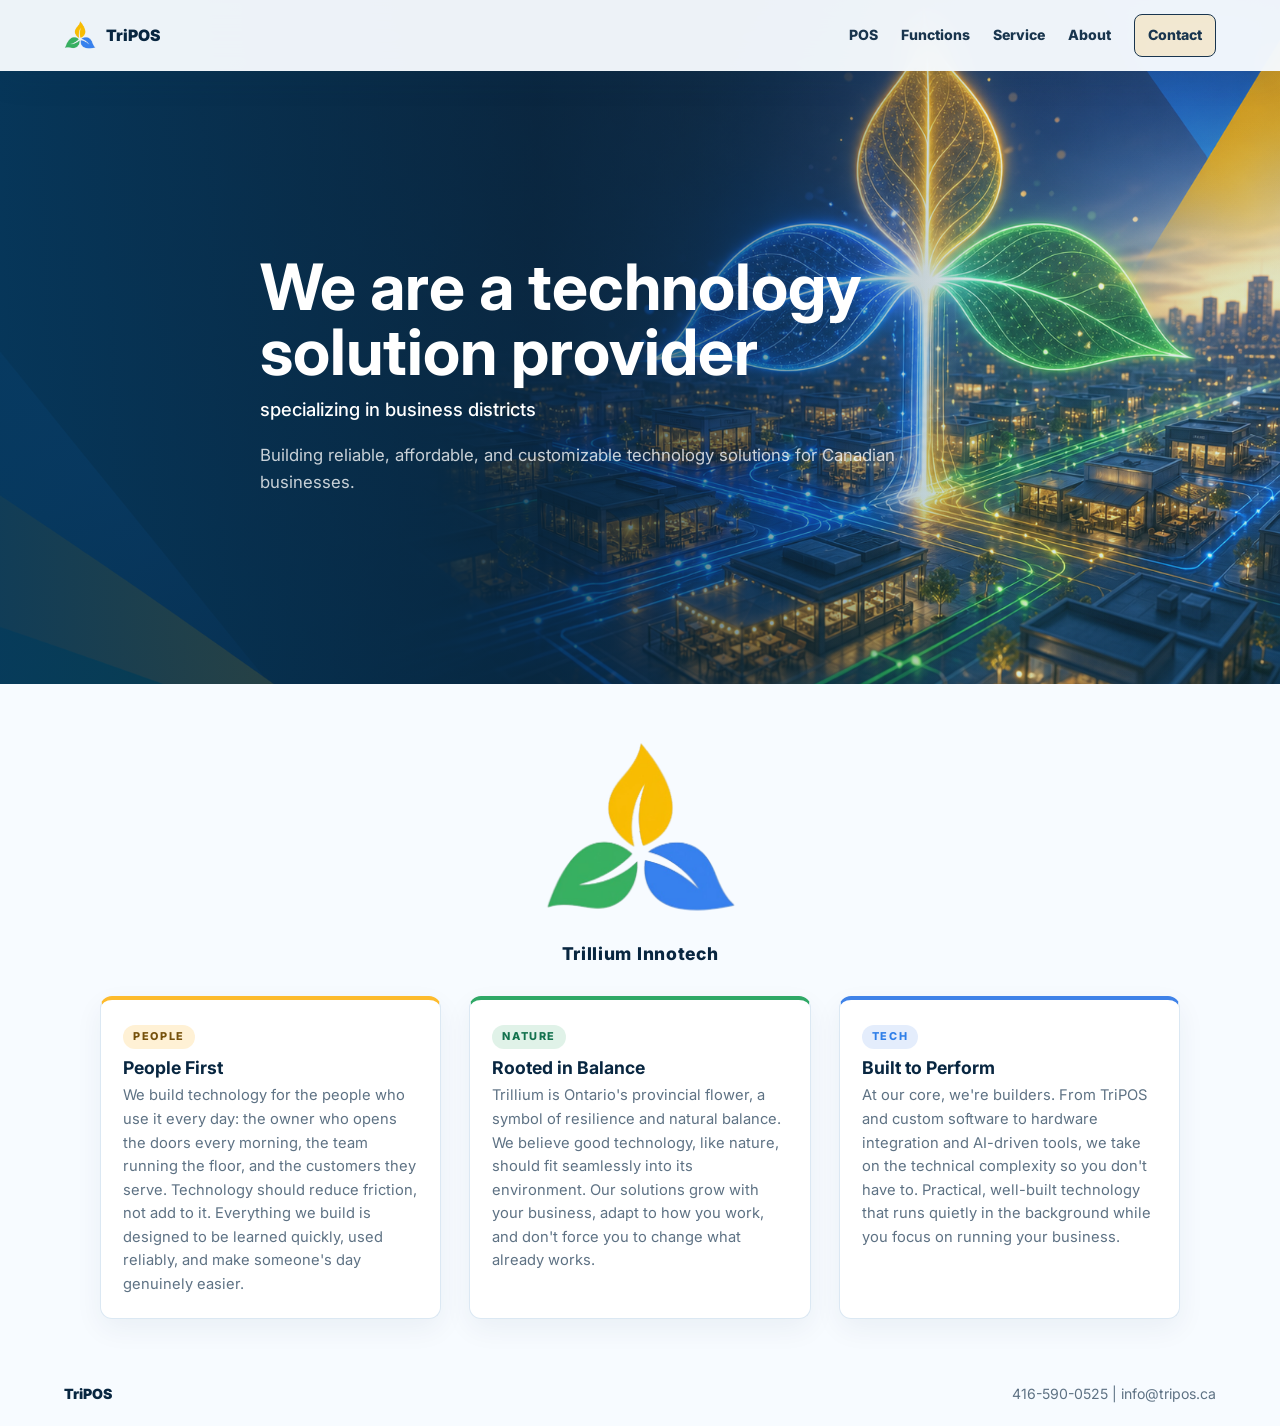
==== commit 9ba5c515: "feat: add subtitle line below h1 on about page hero Co-Authored-By: Claude Sonnet 4.6 <noreply@anthr" ====
--- a/about.html
+++ b/about.html
@@ -3,8 +3,8 @@
   <head>
     <meta charset="utf-8">
     <meta name="viewport" content="width=device-width, initial-scale=1">
-    <meta name="description" content="Learn about Trillium Innotech, a Canadian POS company focused on support, innovation, and practical technology.">
-    <title>About | Trillium Innotech</title>
+    <meta name="description" content="Learn about TriPOS, a Canadian POS company focused on support, innovation, and practical technology.">
+    <title>About | TriPOS</title>
     <link rel="preconnect" href="https://fonts.googleapis.com">
     <link rel="preconnect" href="https://fonts.gstatic.com" crossorigin>
     <link href="https://fonts.googleapis.com/css2?family=Inter:wght@400;500;600;700;800;900&display=swap" rel="stylesheet">
@@ -13,7 +13,7 @@
   </head>
   <body>
     <header class="site-header light" data-header>
-      <a class="brand" href="index.html" aria-label="Trillium Innotech home"><img src="assets/logo_remove_bg.png" alt="Trillium Innotech" class="header-logo"><span>Trillium Innotech</span></a>
+      <a class="brand" href="index.html" aria-label="TriPOS home"><img src="assets/logo_remove_bg.png" alt="TriPOS" class="header-logo"><span>TriPOS</span></a>
       <nav class="nav" aria-label="Primary navigation">
         <a href="pos.html">POS</a><a href="functions.html">Functions</a><a href="service.html">Service</a><a href="about.html">About</a><a class="nav-cta" href="contact.html">Contact</a>
       </nav>
@@ -23,8 +23,8 @@
         <img class="page-hero-image" src="assets/about-hero.png" alt="Abstract Trillium technology network connecting local businesses">
         <div class="page-hero-overlay" aria-hidden="true"></div>
         <div class="section-inner narrow">
-          <p class="eyebrow">About</p>
-          <h1>We are a tech solution provider specializing in business districts.</h1>
+          <h1>We are a technology solution provider</h1>
+          <p style="margin-top: 10px; color: var(--white); font-size: 1.15rem; font-weight: 500;">specializing in business districts</p>
           <p>Building reliable, affordable, and customizable technology solutions for Canadian businesses.</p>
         </div>
       </section>
@@ -54,7 +54,7 @@
         </div>
       </section>
     </main>
-    <footer class="footer"><span>Trillium Innotech</span><span>416-590-0525 | info@tripos.ca</span></footer>
+    <footer class="footer"><span>TriPOS</span><span>416-590-0525 | info@tripos.ca</span></footer>
     <script src="script.js"></script>
   </body>
 </html>
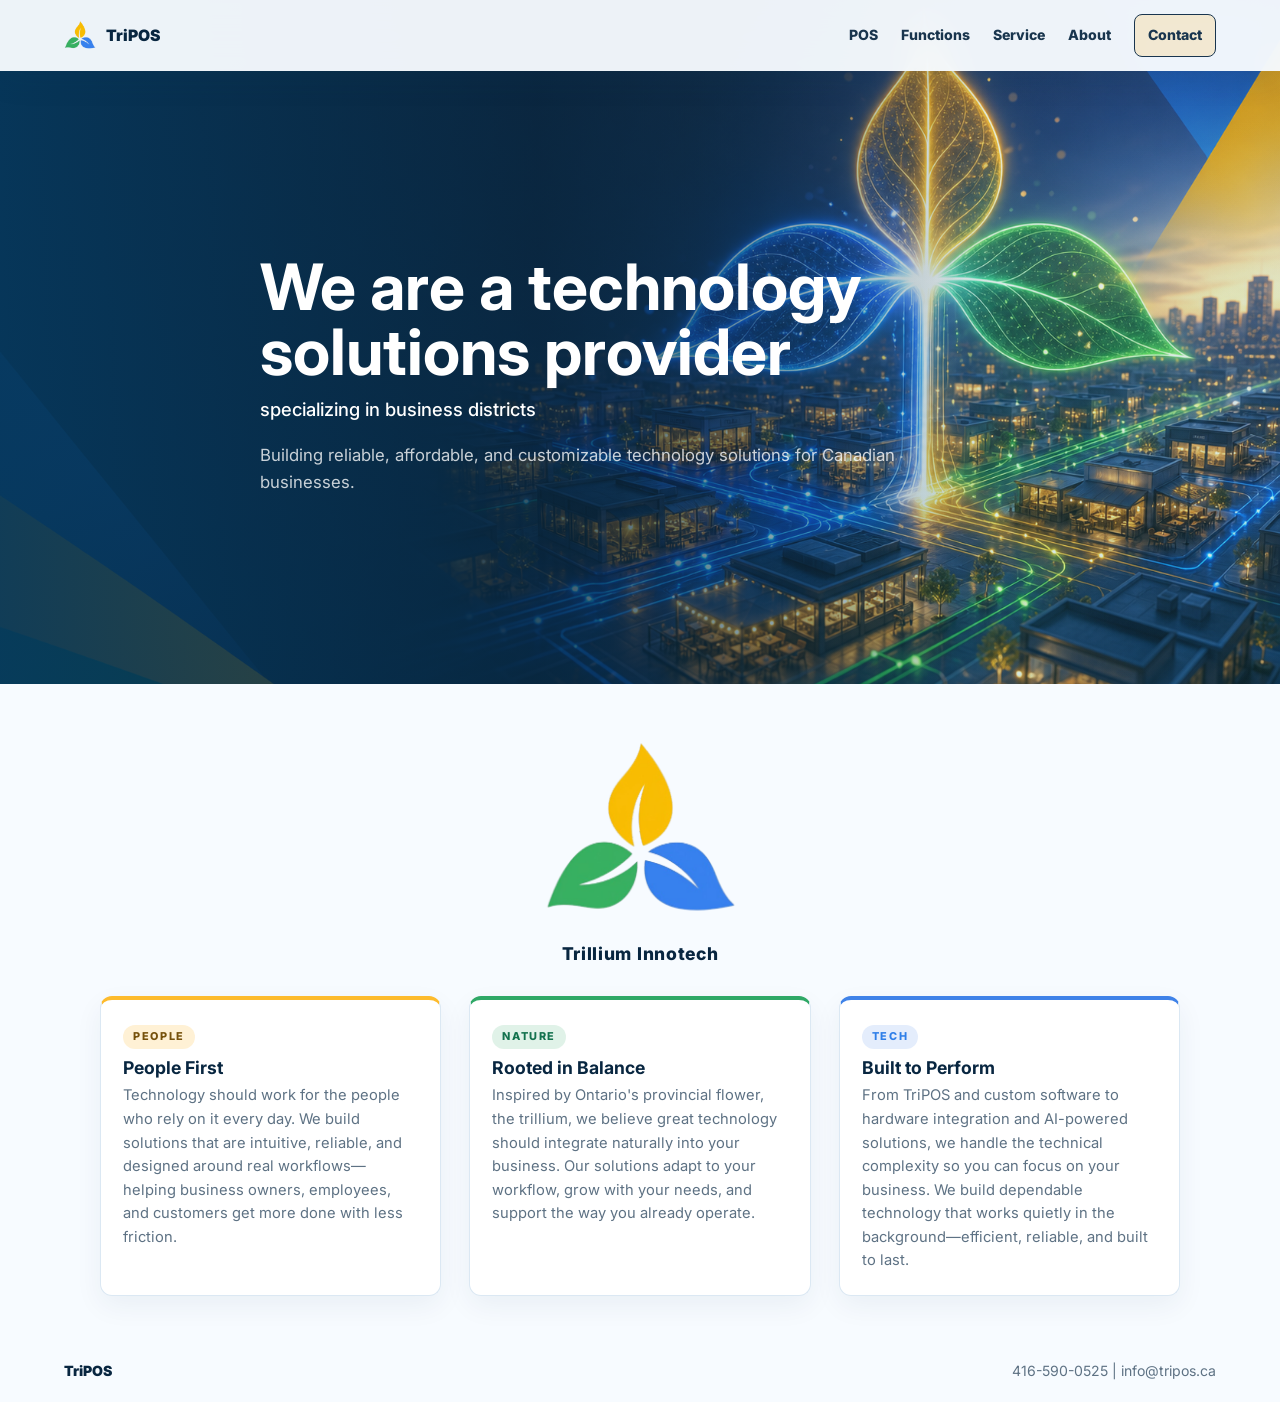
==== commit 6d52a9c9: "feat: update about page hero and trinity value card copy Co-Authored-By: Claude Sonnet 4.6 <noreply@" ====
--- a/about.html
+++ b/about.html
@@ -23,7 +23,7 @@
         <img class="page-hero-image" src="assets/about-hero.png" alt="Abstract Trillium technology network connecting local businesses">
         <div class="page-hero-overlay" aria-hidden="true"></div>
         <div class="section-inner narrow">
-          <h1>We are a technology solution provider</h1>
+          <h1>We are a technology solutions provider</h1>
           <p style="margin-top: 10px; color: var(--white); font-size: 1.15rem; font-weight: 500;">specializing in business districts</p>
           <p>Building reliable, affordable, and customizable technology solutions for Canadian businesses.</p>
         </div>
@@ -38,17 +38,17 @@
             <article class="trinity-value trinity-people">
               <span class="trinity-label">People</span>
               <h3>People First</h3>
-              <p>We build technology for the people who use it every day: the owner who opens the doors every morning, the team running the floor, and the customers they serve. Technology should reduce friction, not add to it. Everything we build is designed to be learned quickly, used reliably, and make someone's day genuinely easier.</p>
+              <p>Technology should work for the people who rely on it every day. We build solutions that are intuitive, reliable, and designed around real workflows—helping business owners, employees, and customers get more done with less friction.</p>
             </article>
             <article class="trinity-value trinity-nature">
               <span class="trinity-label">Nature</span>
               <h3>Rooted in Balance</h3>
-              <p>Trillium is Ontario's provincial flower, a symbol of resilience and natural balance. We believe good technology, like nature, should fit seamlessly into its environment. Our solutions grow with your business, adapt to how you work, and don't force you to change what already works.</p>
+              <p>Inspired by Ontario's provincial flower, the trillium, we believe great technology should integrate naturally into your business. Our solutions adapt to your workflow, grow with your needs, and support the way you already operate.</p>
             </article>
             <article class="trinity-value trinity-tech">
               <span class="trinity-label">Tech</span>
               <h3>Built to Perform</h3>
-              <p>At our core, we're builders. From TriPOS and custom software to hardware integration and AI-driven tools, we take on the technical complexity so you don't have to. Practical, well-built technology that runs quietly in the background while you focus on running your business.</p>
+              <p>From TriPOS and custom software to hardware integration and AI-powered solutions, we handle the technical complexity so you can focus on your business. We build dependable technology that works quietly in the background—efficient, reliable, and built to last.</p>
             </article>
           </div>
         </div>
